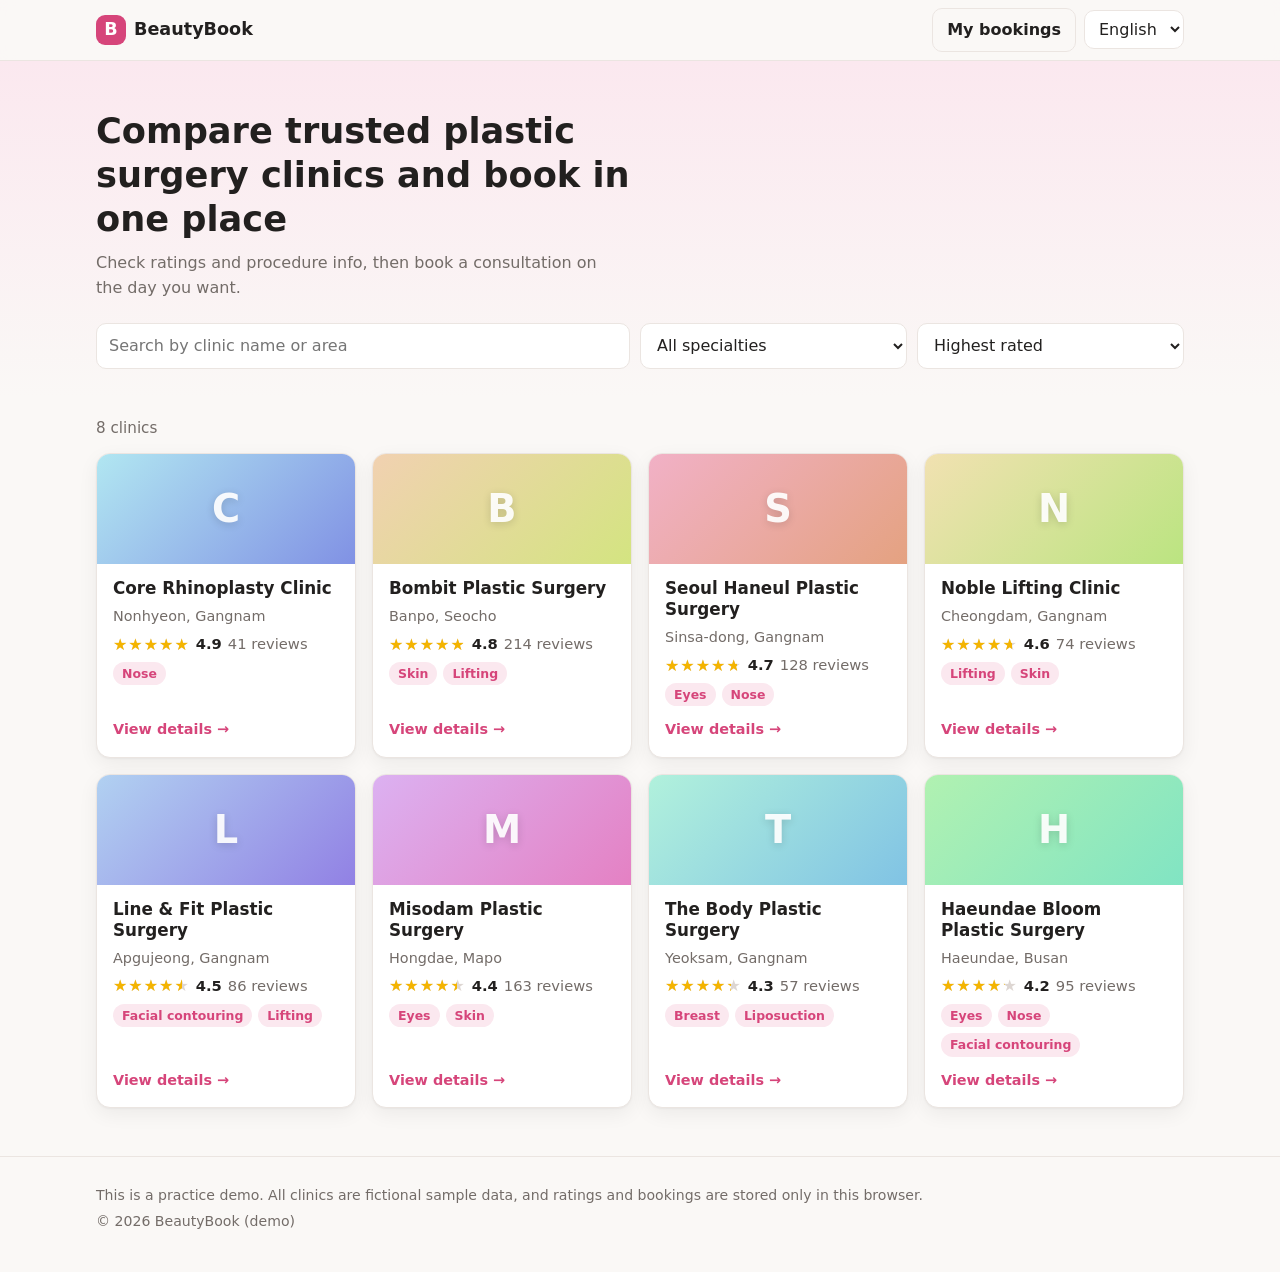
==== index.html @ 8b684228 "Add BeautyBook clinic listing, rating and booking demo site Static HTML/CSS/JS site with fictional s" ====
<!doctype html>
<html lang="ko">
<head>
  <meta charset="utf-8">
  <meta name="viewport" content="width=device-width, initial-scale=1">
  <title>BeautyBook</title>
  <meta name="description" content="성형외과 목록, 별점, 예약 예시 사이트 (샘플 데이터)">
  <link rel="stylesheet" href="css/style.css">
</head>
<body>
  <header class="site-header">
    <div class="container header-inner">
      <a class="brand" href="./">
        <span class="brand-mark">B</span>
        <span>BeautyBook</span>
      </a>
      <nav class="header-actions">
        <button class="btn btn-ghost" id="myReservationsBtn" type="button">
          <span data-i18n="nav.myReservations">내 예약</span>
          <span class="badge" id="reservationCount" hidden>0</span>
        </button>
        <label class="lang-select">
          <span class="sr-only" data-i18n="nav.language">언어</span>
          <select id="langSelect" aria-label="Language">
            <option value="ko">한국어</option>
            <option value="en">English</option>
            <option value="ja">日本語</option>
            <option value="zh">中文</option>
          </select>
        </label>
      </nav>
    </div>
  </header>

  <section class="hero">
    <div class="container">
      <h1 data-i18n="hero.title">믿을 수 있는 성형외과, 한눈에 비교하고 예약하세요</h1>
      <p data-i18n="hero.subtitle">실제 이용자 별점과 시술 정보를 확인하고 원하는 날짜에 바로 상담을 예약할 수 있어요.</p>
      <div class="toolbar">
        <input id="searchInput" type="search" data-i18n-placeholder="filter.search" placeholder="병원 이름이나 지역으로 검색">
        <select id="specialtyFilter" aria-label="Specialty"></select>
        <select id="sortSelect" aria-label="Sort">
          <option value="rating" data-i18n="sort.rating">별점 높은 순</option>
          <option value="reviews" data-i18n="sort.reviews">리뷰 많은 순</option>
          <option value="name" data-i18n="sort.name">이름 순</option>
        </select>
      </div>
    </div>
  </section>

  <main class="container">
    <p class="result-count" id="resultCount"></p>
    <div class="grid" id="clinicGrid" aria-live="polite"></div>
    <p class="empty" id="emptyState" hidden data-i18n="list.empty">조건에 맞는 병원이 없어요.</p>
  </main>

  <footer class="site-footer">
    <div class="container">
      <p data-i18n="footer.notice">이 사이트는 연습용 예시입니다. 모든 병원 정보는 가상의 샘플 데이터이며, 별점과 예약은 이 브라우저에만 저장됩니다.</p>
      <p class="muted">&copy; 2026 BeautyBook (demo)</p>
    </div>
  </footer>

  <!-- Clinic detail modal -->
  <dialog id="clinicModal" class="modal">
    <div class="modal-body" id="clinicModalBody"></div>
  </dialog>

  <!-- My reservations modal -->
  <dialog id="reservationsModal" class="modal">
    <div class="modal-body">
      <div class="modal-head">
        <h2 data-i18n="myres.title">내 예약</h2>
        <button class="icon-btn" type="button" data-close aria-label="Close">&times;</button>
      </div>
      <div id="reservationsList"></div>
    </div>
  </dialog>

  <div class="toast" id="toast" role="status" aria-live="polite"></div>

  <script src="js/i18n.js"></script>
  <script src="js/data.js"></script>
  <script src="js/api.js"></script>
  <script src="js/app.js"></script>
</body>
</html>
---- css/style.css ----
:root {
  --bg: #faf8f6;
  --surface: #ffffff;
  --text: #22201f;
  --muted: #736c68;
  --line: #ebe5e1;
  --accent: #d6457a;
  --accent-ink: #ffffff;
  --accent-soft: #fbe8ef;
  --star: #f4b400;
  --star-off: #ddd6d2;
  --error: #c0392b;
  --radius: 14px;
  --shadow: 0 1px 2px rgba(0,0,0,.04), 0 6px 20px rgba(0,0,0,.06);
  color-scheme: light;
}
@media (prefers-color-scheme: dark) {
  :root {
    --bg: #151314;
    --surface: #1f1c1d;
    --text: #f1edea;
    --muted: #a69e99;
    --line: #332e2f;
    --accent: #ef6a9a;
    --accent-ink: #1b0b11;
    --accent-soft: #3a1f29;
    --star-off: #4a4344;
    --shadow: 0 1px 2px rgba(0,0,0,.3), 0 6px 20px rgba(0,0,0,.3);
    color-scheme: dark;
  }
}

* { box-sizing: border-box; }
html, body { margin: 0; }
body {
  font-family: system-ui, -apple-system, "Segoe UI", "Apple SD Gothic Neo", "Noto Sans KR", "Hiragino Sans", "PingFang SC", sans-serif;
  background: var(--bg);
  color: var(--text);
  line-height: 1.55;
}
.container { width: min(1120px, 100%); margin: 0 auto; padding: 0 16px; }
.muted { color: var(--muted); }
.sr-only { position: absolute; width: 1px; height: 1px; overflow: hidden; clip: rect(0 0 0 0); }
h1, h2, h3, h4 { line-height: 1.25; margin: 0; }

/* header */
.site-header { position: sticky; top: 0; z-index: 10; background: color-mix(in srgb, var(--bg) 88%, transparent); backdrop-filter: blur(8px); border-bottom: 1px solid var(--line); }
.header-inner { display: flex; align-items: center; justify-content: space-between; height: 60px; gap: 12px; }
.brand { display: flex; align-items: center; gap: 8px; font-weight: 700; font-size: 1.1rem; color: inherit; text-decoration: none; }
.brand-mark { display: grid; place-items: center; width: 30px; height: 30px; border-radius: 9px; background: var(--accent); color: var(--accent-ink); }
.header-actions { display: flex; align-items: center; gap: 8px; }

/* controls */
button, input, select, textarea { font: inherit; color: inherit; }
input, select, textarea {
  width: 100%; padding: 10px 12px; border: 1px solid var(--line); border-radius: 10px; background: var(--surface);
}
input:focus, select:focus, textarea:focus, button:focus-visible, .card:focus-visible { outline: 2px solid var(--accent); outline-offset: 2px; }
.lang-select select { width: auto; padding: 8px 10px; }
.btn { border: 1px solid transparent; border-radius: 10px; padding: 9px 14px; cursor: pointer; font-weight: 600; display: inline-flex; align-items: center; gap: 6px; }
.btn-primary { background: var(--accent); color: var(--accent-ink); width: 100%; justify-content: center; padding: 12px; }
.btn-primary:hover { filter: brightness(1.05); }
.btn-ghost { background: transparent; border-color: var(--line); }
.btn-ghost:hover { background: var(--accent-soft); }
.badge { background: var(--accent); color: var(--accent-ink); border-radius: 999px; font-size: .75rem; padding: 0 7px; min-width: 20px; text-align: center; }
.icon-btn { border: 0; background: transparent; font-size: 1.6rem; line-height: 1; cursor: pointer; color: var(--muted); padding: 4px 8px; border-radius: 8px; }
.icon-btn:hover { background: var(--accent-soft); color: var(--text); }

/* hero */
.hero { padding: 48px 0 28px; background: linear-gradient(180deg, var(--accent-soft), transparent); }
.hero h1 { font-size: clamp(1.5rem, 3.5vw, 2.2rem); max-width: 22ch; }
.hero p { color: var(--muted); max-width: 52ch; margin: 10px 0 22px; }
.toolbar { display: grid; grid-template-columns: 2fr 1fr 1fr; gap: 10px; }

/* list */
.result-count { color: var(--muted); margin: 20px 0 12px; font-size: .95rem; }
.grid { display: grid; grid-template-columns: repeat(auto-fill, minmax(250px, 1fr)); gap: 16px; padding-bottom: 48px; }
.card { background: var(--surface); border: 1px solid var(--line); border-radius: var(--radius); overflow: hidden; cursor: pointer; box-shadow: var(--shadow); transition: transform .15s ease, box-shadow .15s ease; display: flex; flex-direction: column; }
.card:hover { transform: translateY(-3px); }
.card-thumb { height: 110px; display: grid; place-items: center; background: linear-gradient(135deg, hsl(var(--h) 70% 82%), hsl(calc(var(--h) + 40) 65% 70%)); }
.card-thumb span { font-size: 2.4rem; font-weight: 700; color: rgba(255,255,255,.92); text-shadow: 0 2px 8px rgba(0,0,0,.15); }
.card-body { padding: 14px 16px 16px; display: flex; flex-direction: column; gap: 6px; flex: 1; }
.card-body h3 { font-size: 1.05rem; }
.card-body p { margin: 0; font-size: .9rem; }
.card-link { margin-top: auto; padding-top: 6px; color: var(--accent); font-weight: 600; font-size: .9rem; }
.rating-row { display: flex; align-items: center; gap: 6px; flex-wrap: wrap; font-size: .92rem; }
.tags { display: flex; gap: 6px; flex-wrap: wrap; }
.tag { background: var(--accent-soft); color: var(--accent); border-radius: 999px; font-size: .78rem; padding: 2px 9px; font-weight: 600; }
.empty { text-align: center; color: var(--muted); padding: 40px 0; }

/* stars */
.stars { position: relative; display: inline-block; color: var(--star-off); letter-spacing: 1px; font-size: 1rem; line-height: 1; }
.stars-fill { position: absolute; inset: 0 auto 0 0; overflow: hidden; white-space: nowrap; color: var(--star); }

/* modal */
.modal { border: 0; padding: 0; border-radius: 18px; width: min(920px, calc(100% - 24px)); max-height: calc(100% - 24px); background: var(--surface); color: var(--text); box-shadow: 0 20px 60px rgba(0,0,0,.25); }
.modal::backdrop { background: rgba(20, 14, 16, .55); }
.modal-body { padding: 22px; }
.modal-head { display: flex; justify-content: space-between; align-items: flex-start; gap: 12px; margin-bottom: 18px; }
.modal-head h2 { font-size: 1.4rem; margin-bottom: 4px; }
.detail-grid { display: grid; grid-template-columns: 1.1fr 1fr; gap: 24px; }
.detail-grid h4 { margin: 18px 0 8px; font-size: .95rem; color: var(--muted); }
.detail-grid h4:first-child { margin-top: 0; }
.detail-grid p { margin: 0; }
.facts { display: grid; grid-template-columns: auto 1fr; gap: 6px 14px; margin: 14px 0 0; font-size: .92rem; }
.facts dt { color: var(--muted); }
.facts dd { margin: 0; }
.price-list { list-style: none; padding: 0; margin: 0; border: 1px solid var(--line); border-radius: 10px; }
.price-list li { display: flex; justify-content: space-between; gap: 10px; padding: 9px 12px; font-size: .92rem; }
.price-list li + li { border-top: 1px solid var(--line); }
.panel { background: var(--bg); border-radius: var(--radius); padding: 14px; }
.tabs { display: flex; gap: 4px; background: var(--surface); padding: 4px; border-radius: 10px; margin-bottom: 14px; border: 1px solid var(--line); }
.tab { flex: 1; border: 0; background: transparent; padding: 8px; border-radius: 8px; cursor: pointer; font-weight: 600; color: var(--muted); }
.tab.active { background: var(--accent); color: var(--accent-ink); }

/* forms */
.form { display: flex; flex-direction: column; gap: 10px; }
.form label { display: flex; flex-direction: column; gap: 4px; font-size: .88rem; font-weight: 600; }
.form .row { display: grid; grid-template-columns: 1fr 1fr; gap: 10px; }
.form p { margin: 0; }
.hint { color: var(--error); font-size: .85rem; min-height: 1em; }
.star-input { display: flex; gap: 4px; }
.star-input button { border: 0; background: transparent; font-size: 2rem; line-height: 1; cursor: pointer; color: var(--star-off); padding: 0 2px; transition: transform .1s; }
.star-input button.on { color: var(--star); }
.star-input button:hover { transform: scale(1.12); }

/* reviews & reservations */
.reviews, .res-list { list-style: none; padding: 0; margin: 0; display: flex; flex-direction: column; gap: 10px; }
.reviews li { background: var(--surface); border: 1px solid var(--line); border-radius: 10px; padding: 10px 12px; }
.reviews p { margin: 6px 0 0; font-size: .92rem; }
.res-list li { display: flex; justify-content: space-between; align-items: center; gap: 12px; border: 1px solid var(--line); border-radius: 10px; padding: 12px 14px; }
.res-list p { margin: 2px 0 0; font-size: .9rem; }
#reservationsModal { width: min(560px, calc(100% - 24px)); }

/* toast */
.toast { position: fixed; left: 50%; bottom: 24px; transform: translate(-50%, 20px); background: var(--text); color: var(--bg); padding: 12px 18px; border-radius: 12px; opacity: 0; pointer-events: none; transition: all .25s ease; max-width: calc(100% - 32px); z-index: 100; font-weight: 600; }
.toast.show { opacity: 1; transform: translate(-50%, 0); }
.toast.error { background: var(--error); color: #fff; }

/* footer */
.site-footer { border-top: 1px solid var(--line); padding: 24px 0 36px; font-size: .88rem; color: var(--muted); }
.site-footer p { margin: 4px 0; }

@media (max-width: 760px) {
  .toolbar { grid-template-columns: 1fr 1fr; }
  .toolbar input { grid-column: 1 / -1; }
  .detail-grid { grid-template-columns: 1fr; }
  .modal-body { padding: 16px; }
  .hero { padding-top: 32px; }
}
@media (max-width: 420px) {
  .btn-ghost span[data-i18n] { font-size: .85rem; }
  .form .row { grid-template-columns: 1fr; }
}
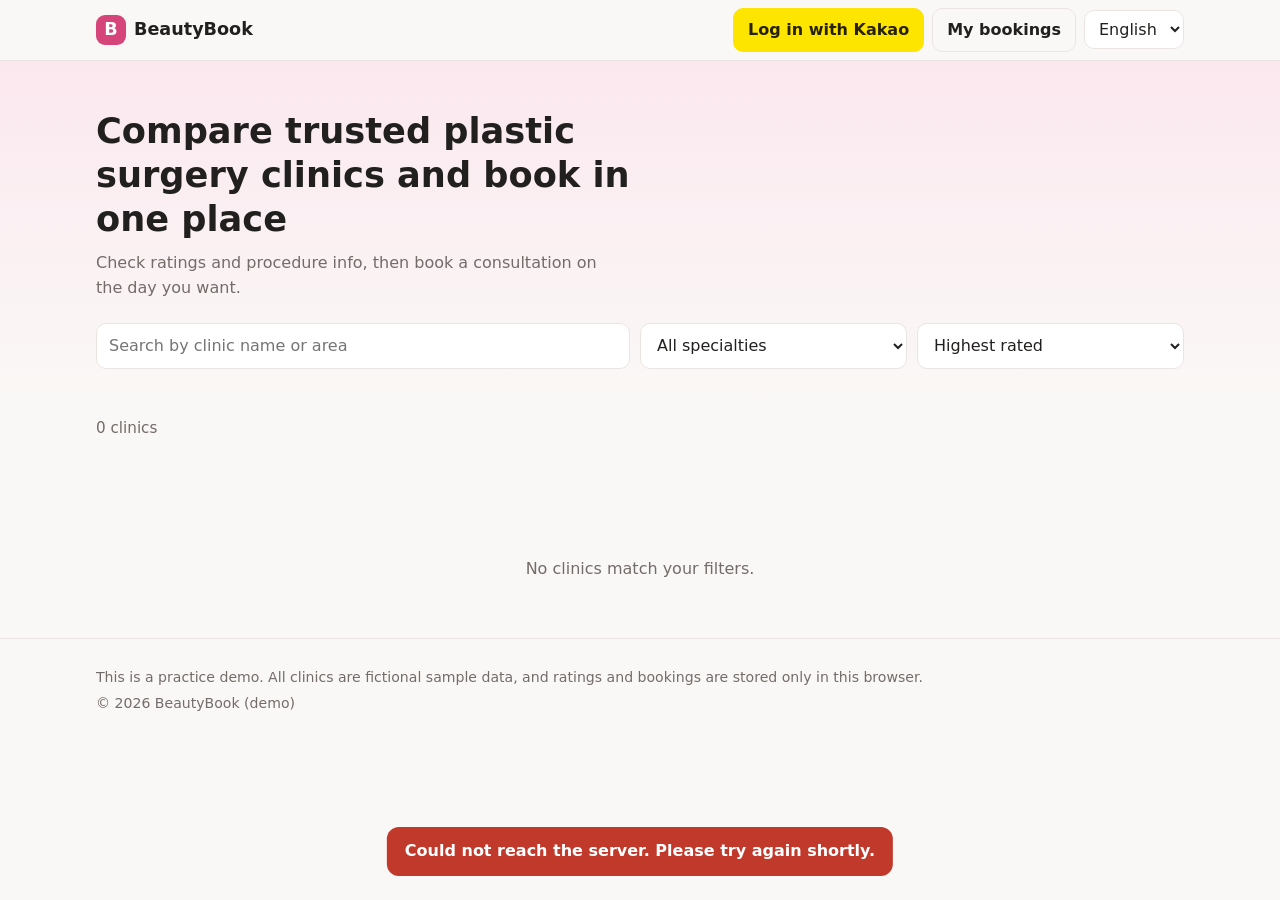
==== commit 8e311c37: "Add Kakao login and require it for writing reviews - backend/app/auth.py: Kakao OAuth (login -> call" ====
--- a/index.html
+++ b/index.html
@@ -15,6 +15,7 @@
         <span>BeautyBook</span>
       </a>
       <nav class="header-actions">
+        <div class="auth-box" id="authBox" hidden></div>
         <button class="btn btn-ghost" id="myReservationsBtn" type="button">
           <span data-i18n="nav.myReservations">내 예약</span>
           <span class="badge" id="reservationCount" hidden>0</span>
@@ -79,6 +80,7 @@
 
   <div class="toast" id="toast" role="status" aria-live="polite"></div>
 
+  <script src="js/config.js"></script>
   <script src="js/i18n.js"></script>
   <script src="js/data.js"></script>
   <script src="js/api.js"></script>
--- a/css/style.css
+++ b/css/style.css
@@ -45,7 +45,7 @@
 
 /* header */
 .site-header { position: sticky; top: 0; z-index: 10; background: color-mix(in srgb, var(--bg) 88%, transparent); backdrop-filter: blur(8px); border-bottom: 1px solid var(--line); }
-.header-inner { display: flex; align-items: center; justify-content: space-between; height: 60px; gap: 12px; }
+.header-inner { display: flex; align-items: center; justify-content: space-between; min-height: 60px; gap: 12px; }
 .brand { display: flex; align-items: center; gap: 8px; font-weight: 700; font-size: 1.1rem; color: inherit; text-decoration: none; }
 .brand-mark { display: grid; place-items: center; width: 30px; height: 30px; border-radius: 9px; background: var(--accent); color: var(--accent-ink); }
 .header-actions { display: flex; align-items: center; gap: 8px; }
@@ -62,6 +62,12 @@
 .btn-primary:hover { filter: brightness(1.05); }
 .btn-ghost { background: transparent; border-color: var(--line); }
 .btn-ghost:hover { background: var(--accent-soft); }
+/* 카카오 로그인 버튼: 카카오 가이드의 노란색 + 검은 글씨 */
+.btn-kakao { background: #fee500; color: rgba(0, 0, 0, .85); border-color: #fee500; font-weight: 600; }
+.btn-kakao:hover { filter: brightness(.97); }
+.auth-box { display: flex; align-items: center; gap: 6px; }
+.auth-name { font-size: .9rem; font-weight: 600; max-width: 9em; overflow: hidden; text-overflow: ellipsis; white-space: nowrap; }
+.login-gate { display: grid; gap: 12px; justify-items: start; padding: 8px 0; }
 .badge { background: var(--accent); color: var(--accent-ink); border-radius: 999px; font-size: .75rem; padding: 0 7px; min-width: 20px; text-align: center; }
 .icon-btn { border: 0; background: transparent; font-size: 1.6rem; line-height: 1; cursor: pointer; color: var(--muted); padding: 4px 8px; border-radius: 8px; }
 .icon-btn:hover { background: var(--accent-soft); color: var(--text); }
@@ -148,6 +154,13 @@
   .modal-body { padding: 16px; }
   .hero { padding-top: 32px; }
 }
+@media (max-width: 560px) {
+  /* 휴대폰: 머리말 버튼이 한 줄에 다 안 들어가면 두 번째 줄로 내려요 */
+  .header-inner { flex-wrap: wrap; padding: 8px 0; gap: 8px; }
+  .header-actions { flex-wrap: wrap; justify-content: flex-end; margin-left: auto; }
+  .header-actions .btn { padding: 7px 10px; font-size: .85rem; }
+  .auth-name { display: none; }
+}
 @media (max-width: 420px) {
   .btn-ghost span[data-i18n] { font-size: .85rem; }
   .form .row { grid-template-columns: 1fr; }
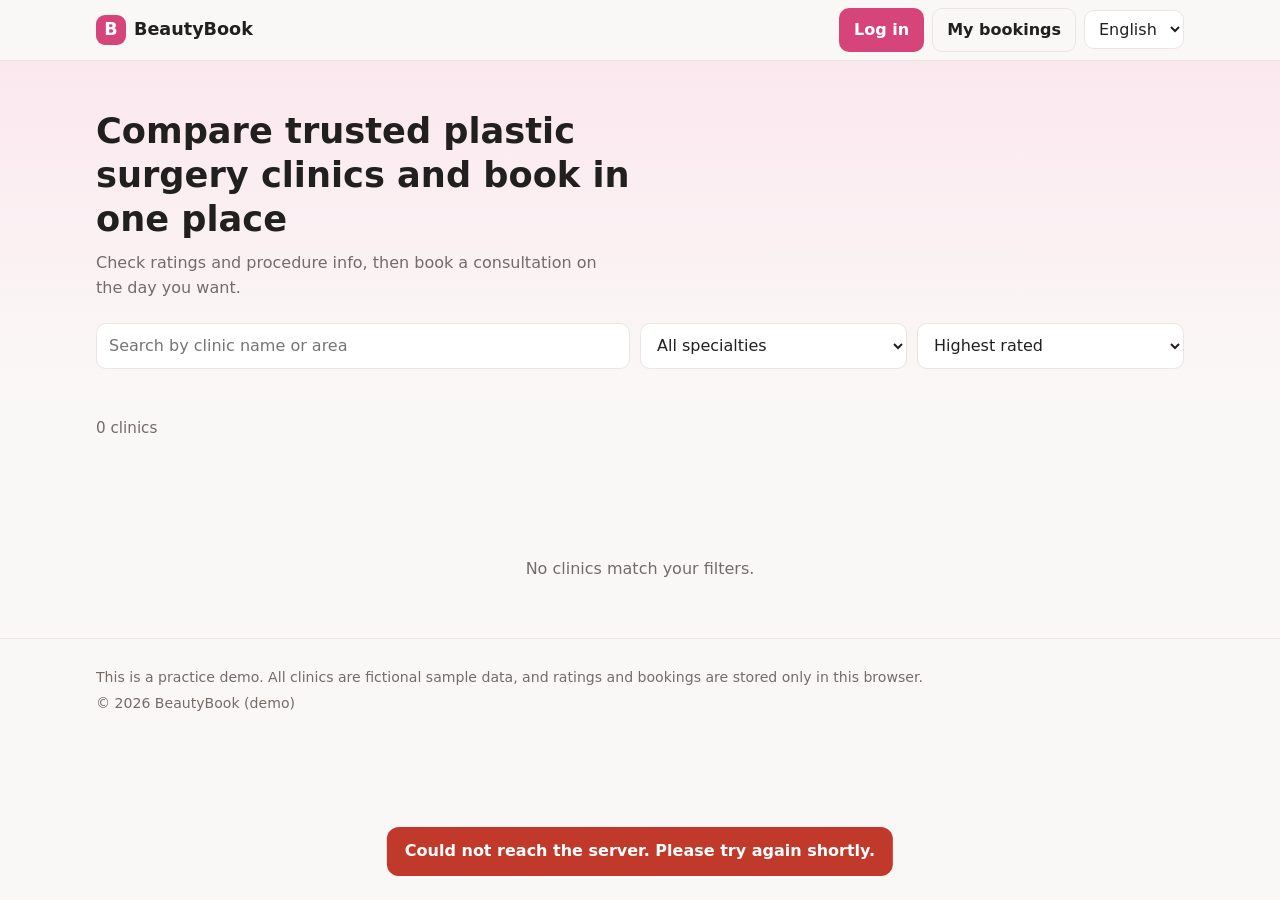
==== commit abd34dd9: "Add email and password sign-up and login - backend/app/email_login.py: /api/auth/signup and /api/aut" ====
--- a/index.html
+++ b/index.html
@@ -78,6 +78,29 @@
     </div>
   </dialog>
 
+  <!-- Login / sign-up modal -->
+  <dialog id="loginModal" class="modal modal-small">
+    <div class="modal-body">
+      <div class="modal-head">
+        <h2 id="loginTitle">로그인</h2>
+        <button class="icon-btn" type="button" data-close aria-label="Close">&times;</button>
+      </div>
+      <div class="tabs" role="tablist">
+        <button type="button" role="tab" class="tab" data-auth-mode="login" data-i18n="auth.tabLogin">로그인</button>
+        <button type="button" role="tab" class="tab" data-auth-mode="signup" data-i18n="auth.tabSignup">회원가입</button>
+      </div>
+      <form id="loginForm" class="form" novalidate>
+        <label><span data-i18n="auth.email">이메일</span><input name="email" type="email" required autocomplete="email" maxlength="254"></label>
+        <label><span data-i18n="auth.password">비밀번호</span><input name="password" type="password" required autocomplete="current-password" maxlength="128"></label>
+        <p class="muted field-note" id="passwordHint" data-i18n="auth.passwordRule">8자 이상, 글자와 숫자를 섞어 주세요.</p>
+        <label id="nicknameField"><span data-i18n="auth.nickname">닉네임 (리뷰에 표시돼요)</span><input name="nickname" maxlength="20" autocomplete="nickname"></label>
+        <button class="btn btn-primary" type="submit" id="loginSubmit"></button>
+      </form>
+      <p class="divider"><span data-i18n="auth.or">또는</span></p>
+      <button class="btn btn-kakao btn-wide" type="button" data-kakao data-i18n="auth.kakao">카카오로 계속하기</button>
+    </div>
+  </dialog>
+
   <div class="toast" id="toast" role="status" aria-live="polite"></div>
 
   <script src="js/config.js"></script>
--- a/css/style.css
+++ b/css/style.css
@@ -59,6 +59,8 @@
 .lang-select select { width: auto; padding: 8px 10px; }
 .btn { border: 1px solid transparent; border-radius: 10px; padding: 9px 14px; cursor: pointer; font-weight: 600; display: inline-flex; align-items: center; gap: 6px; }
 .btn-primary { background: var(--accent); color: var(--accent-ink); width: 100%; justify-content: center; padding: 12px; }
+.btn-small { width: auto; padding: 9px 14px; }
+[hidden] { display: none !important; }
 .btn-primary:hover { filter: brightness(1.05); }
 .btn-ghost { background: transparent; border-color: var(--line); }
 .btn-ghost:hover { background: var(--accent-soft); }
@@ -67,6 +69,12 @@
 .btn-kakao:hover { filter: brightness(.97); }
 .auth-box { display: flex; align-items: center; gap: 6px; }
 .auth-name { font-size: .9rem; font-weight: 600; max-width: 9em; overflow: hidden; text-overflow: ellipsis; white-space: nowrap; }
+.modal-small { width: min(420px, calc(100% - 24px)); }
+.modal-small .tabs { margin-bottom: 14px; }
+.field-note { font-size: .82rem; }
+.btn-wide { width: 100%; justify-content: center; padding: 12px; }
+.divider { display: flex; align-items: center; gap: 10px; color: var(--muted); font-size: .85rem; margin: 16px 0 12px; }
+.divider::before, .divider::after { content: ""; flex: 1; border-top: 1px solid var(--line); }
 .login-gate { display: grid; gap: 12px; justify-items: start; padding: 8px 0; }
 .badge { background: var(--accent); color: var(--accent-ink); border-radius: 999px; font-size: .75rem; padding: 0 7px; min-width: 20px; text-align: center; }
 .icon-btn { border: 0; background: transparent; font-size: 1.6rem; line-height: 1; cursor: pointer; color: var(--muted); padding: 4px 8px; border-radius: 8px; }
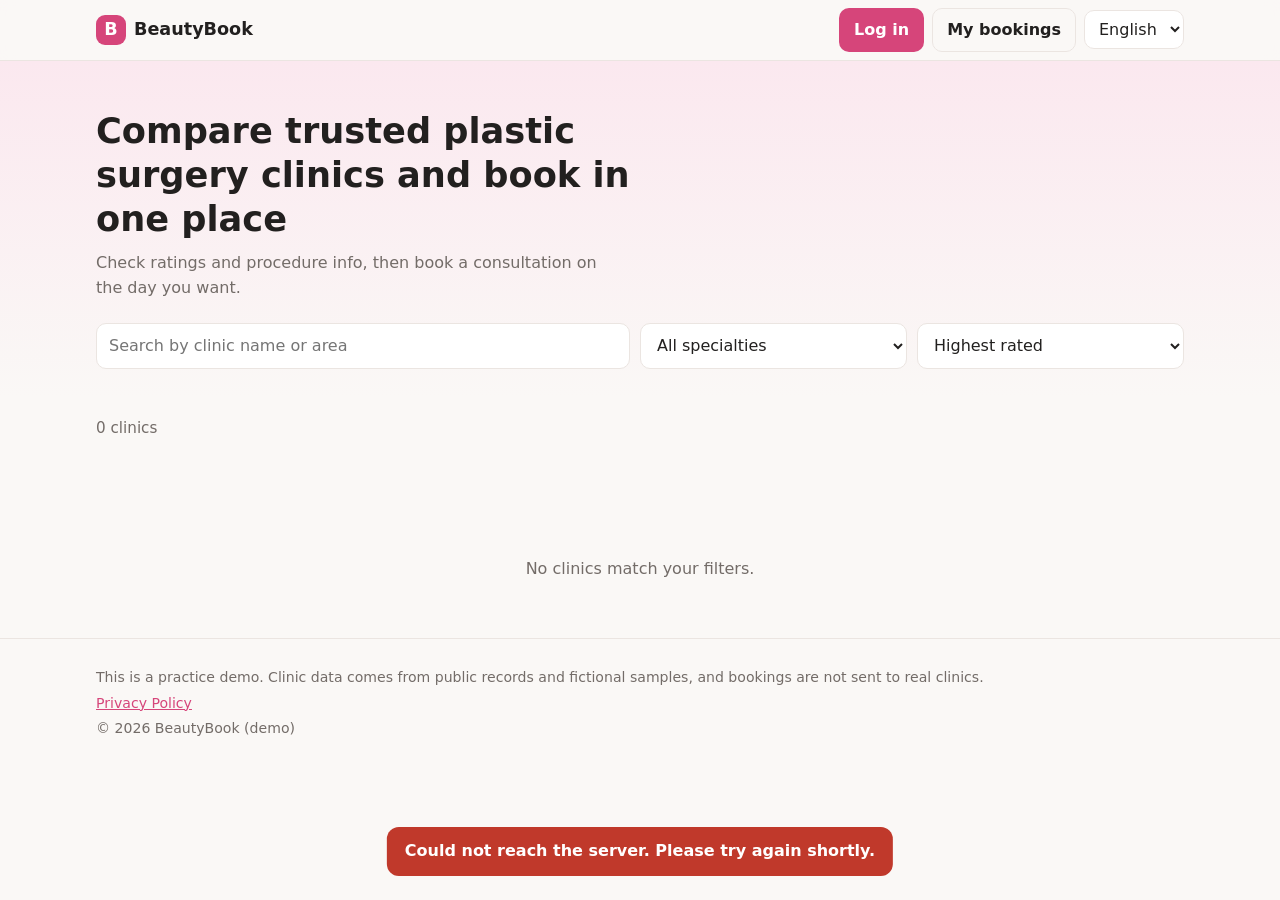
==== commit 608e0444: "Add privacy policy page and sign-up consent - privacy.html: what is collected, retention, processors" ====
--- a/index.html
+++ b/index.html
@@ -57,7 +57,8 @@
 
   <footer class="site-footer">
     <div class="container">
-      <p data-i18n="footer.notice">이 사이트는 연습용 예시입니다. 모든 병원 정보는 가상의 샘플 데이터이며, 별점과 예약은 이 브라우저에만 저장됩니다.</p>
+      <p data-i18n="footer.notice">이 사이트는 연습용 예시입니다. 병원 정보는 공공데이터와 가상 샘플이며, 예약은 실제 병원에 전달되지 않습니다.</p>
+      <p><a href="privacy.html" data-i18n="footer.privacy">개인정보처리방침</a></p>
       <p class="muted">&copy; 2026 BeautyBook (demo)</p>
     </div>
   </footer>
@@ -85,19 +86,33 @@
         <h2 id="loginTitle">로그인</h2>
         <button class="icon-btn" type="button" data-close aria-label="Close">&times;</button>
       </div>
-      <div class="tabs" role="tablist">
+      <div class="tabs" role="tablist" id="authTabs">
         <button type="button" role="tab" class="tab" data-auth-mode="login" data-i18n="auth.tabLogin">로그인</button>
         <button type="button" role="tab" class="tab" data-auth-mode="signup" data-i18n="auth.tabSignup">회원가입</button>
       </div>
+      <!-- 안내 문구 (인증 메일을 보냈어요 등) + 인증 메일 다시 보내기 버튼 -->
+      <div class="auth-notice" id="authNotice" hidden>
+        <p id="authNoticeText"></p>
+        <button class="btn btn-ghost btn-small" type="button" id="resendBtn" data-resend hidden data-i18n="auth.resend">인증 메일 다시 보내기</button>
+      </div>
       <form id="loginForm" class="form" novalidate>
-        <label><span data-i18n="auth.email">이메일</span><input name="email" type="email" required autocomplete="email" maxlength="254"></label>
-        <label><span data-i18n="auth.password">비밀번호</span><input name="password" type="password" required autocomplete="current-password" maxlength="128"></label>
+        <label id="emailField"><span data-i18n="auth.email">이메일</span><input name="email" type="email" required autocomplete="email" maxlength="254"></label>
+        <label id="passwordField"><span id="passwordLabel">비밀번호</span><input name="password" type="password" required autocomplete="current-password" maxlength="128"></label>
         <p class="muted field-note" id="passwordHint" data-i18n="auth.passwordRule">8자 이상, 글자와 숫자를 섞어 주세요.</p>
         <label id="nicknameField"><span data-i18n="auth.nickname">닉네임 (리뷰에 표시돼요)</span><input name="nickname" maxlength="20" autocomplete="nickname"></label>
+        <label class="check-field" id="agreeField"><input name="agree" type="checkbox"><span data-i18n="auth.agree">만 14세 이상이며, 개인정보처리방침에 동의해요</span></label>
+        <a class="field-note" id="agreeLink" href="privacy.html" target="_blank" rel="noopener" data-i18n="auth.readPrivacy">개인정보처리방침 읽어 보기</a>
         <button class="btn btn-primary" type="submit" id="loginSubmit"></button>
       </form>
-      <p class="divider"><span data-i18n="auth.or">또는</span></p>
-      <button class="btn btn-kakao btn-wide" type="button" data-kakao data-i18n="auth.kakao">카카오로 계속하기</button>
+      <p class="auth-links">
+        <button class="link-btn" type="button" id="forgotLink" data-auth-mode="forgot" data-i18n="auth.forgot">비밀번호를 잊으셨나요?</button>
+        <button class="link-btn" type="button" id="backToLogin" data-auth-mode="login" data-i18n="auth.backToLogin">로그인으로 돌아가기</button>
+      </p>
+      <div id="kakaoArea">
+        <p class="divider"><span data-i18n="auth.or">또는</span></p>
+        <button class="btn btn-kakao btn-wide" type="button" data-kakao data-i18n="auth.kakao">카카오로 계속하기</button>
+        <p class="muted field-note" data-i18n="auth.kakaoAgree">카카오로 계속하면 만 14세 이상이며 개인정보처리방침에 동의한 것으로 봐요.</p>
+      </div>
     </div>
   </dialog>
 
--- a/css/style.css
+++ b/css/style.css
@@ -72,6 +72,11 @@
 .modal-small { width: min(420px, calc(100% - 24px)); }
 .modal-small .tabs { margin-bottom: 14px; }
 .field-note { font-size: .82rem; }
+.auth-notice { background: var(--surface); border: 1px solid var(--line); border-radius: 10px; padding: 12px 14px; margin-bottom: 14px; font-size: .9rem; }
+.auth-notice p { margin: 0; }
+.auth-notice .btn { margin-top: 10px; }
+.auth-links { text-align: center; margin: 12px 0 0; }
+.link-btn { border: 0; background: none; padding: 4px; color: var(--muted); font-size: .85rem; text-decoration: underline; cursor: pointer; }
 .btn-wide { width: 100%; justify-content: center; padding: 12px; }
 .divider { display: flex; align-items: center; gap: 10px; color: var(--muted); font-size: .85rem; margin: 16px 0 12px; }
 .divider::before, .divider::after { content: ""; flex: 1; border-top: 1px solid var(--line); }
@@ -130,6 +135,8 @@
 /* forms */
 .form { display: flex; flex-direction: column; gap: 10px; }
 .form label { display: flex; flex-direction: column; gap: 4px; font-size: .88rem; font-weight: 600; }
+.form label.check-field { flex-direction: row; align-items: center; gap: 8px; font-weight: 500; }
+.form label.check-field input { width: 18px; height: 18px; margin: 0; flex: none; }
 .form .row { display: grid; grid-template-columns: 1fr 1fr; gap: 10px; }
 .form p { margin: 0; }
 .hint { color: var(--error); font-size: .85rem; min-height: 1em; }
@@ -154,6 +161,7 @@
 /* footer */
 .site-footer { border-top: 1px solid var(--line); padding: 24px 0 36px; font-size: .88rem; color: var(--muted); }
 .site-footer p { margin: 4px 0; }
+.site-footer a { color: var(--accent); }
 
 @media (max-width: 760px) {
   .toolbar { grid-template-columns: 1fr 1fr; }
